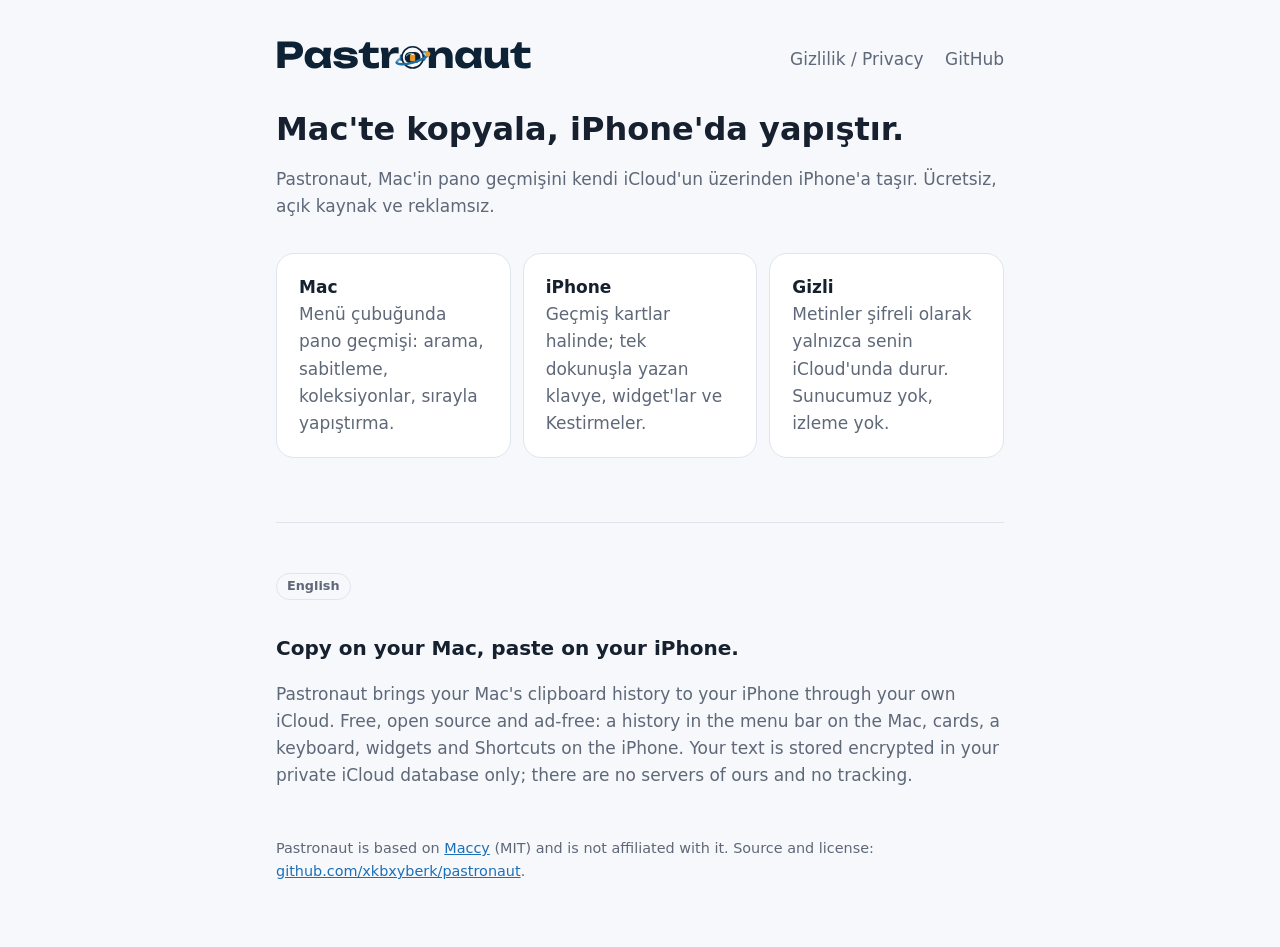
==== index.html @ 01ce5246 "Pastronaut site: landing page and privacy policy Replaces the site inherited from the Maccy fork (an" ====
<!doctype html>
<html lang="tr">
<head>
  <meta charset="utf-8">
  <meta name="viewport" content="width=device-width, initial-scale=1">
  <title>Pastronaut</title>
  <meta name="description" content="Mac'te kopyaladığın her şey, iCloud üzerinden iPhone'da. Ücretsiz ve açık kaynak.">
  <link rel="stylesheet" href="style.css">
</head>
<body>
<main>
  <header>
    <span>
      <img class="wordmark light" src="wordmark-light.svg" alt="Pastronaut">
      <img class="wordmark dark" src="wordmark-dark.svg" alt="Pastronaut">
    </span>
    <nav>
      <a href="privacy.html">Gizlilik / Privacy</a>
      <a href="https://github.com/xkbxyberk/pastronaut">GitHub</a>
    </nav>
  </header>

  <h1>Mac'te kopyala, iPhone'da yapıştır.</h1>
  <p class="muted">Pastronaut, Mac'in pano geçmişini kendi iCloud'un üzerinden iPhone'a taşır. Ücretsiz, açık kaynak ve reklamsız.</p>

  <div class="grid">
    <div class="card"><strong>Mac</strong><br><span class="muted">Menü çubuğunda pano geçmişi: arama, sabitleme, koleksiyonlar, sırayla yapıştırma.</span></div>
    <div class="card"><strong>iPhone</strong><br><span class="muted">Geçmiş kartlar halinde; tek dokunuşla yazan klavye, widget'lar ve Kestirmeler.</span></div>
    <div class="card"><strong>Gizli</strong><br><span class="muted">Metinler şifreli olarak yalnızca senin iCloud'unda durur. Sunucumuz yok, izleme yok.</span></div>
  </div>

  <hr>

  <span class="lang">English</span>
  <h2>Copy on your Mac, paste on your iPhone.</h2>
  <p class="muted">Pastronaut brings your Mac's clipboard history to your iPhone through your own iCloud. Free, open source and ad-free: a history in the menu bar on the Mac, cards, a keyboard, widgets and Shortcuts on the iPhone. Your text is stored encrypted in your private iCloud database only; there are no servers of ours and no tracking.</p>

  <footer>
    Pastronaut is based on <a href="https://github.com/p0deje/Maccy">Maccy</a> (MIT) and is not affiliated with it.
    Source and license: <a href="https://github.com/xkbxyberk/pastronaut">github.com/xkbxyberk/pastronaut</a>.
  </footer>
</main>
</body>
</html>
---- style.css ----
:root {
  --bg: #f6f8fb;
  --card: #ffffff;
  --text: #16202e;
  --muted: #5e6878;
  --accent: #1d6fb8;
  --line: #dfe5ee;
}
@media (prefers-color-scheme: dark) {
  :root {
    --bg: #0e1622;
    --card: #172233;
    --text: #e8eef6;
    --muted: #a3adbb;
    --accent: #7fb0ff;
    --line: #26344a;
  }
}
* { box-sizing: border-box; }
body {
  margin: 0;
  background: var(--bg);
  color: var(--text);
  font: 17px/1.6 -apple-system, BlinkMacSystemFont, "Segoe UI", system-ui, sans-serif;
}
main { max-width: 760px; margin: 0 auto; padding: 40px 16px 64px; }
header { display: flex; align-items: center; justify-content: space-between; gap: 16px; flex-wrap: wrap; margin-bottom: 32px; }
.wordmark { height: 30px; }
.wordmark.dark { display: none; }
@media (prefers-color-scheme: dark) {
  .wordmark.light { display: none; }
  .wordmark.dark { display: inline; }
}
nav a { color: var(--muted); text-decoration: none; margin-left: 16px; }
nav a:hover { color: var(--accent); }
h1 { font-size: 2rem; line-height: 1.2; margin: 0 0 8px; }
h2 { font-size: 1.25rem; margin: 32px 0 8px; }
p, li { color: var(--text); }
.muted { color: var(--muted); }
a { color: var(--accent); }
.card { background: var(--card); border: 1px solid var(--line); border-radius: 18px; padding: 20px 22px; margin: 16px 0; }
.grid { display: grid; grid-template-columns: repeat(auto-fit, minmax(220px, 1fr)); gap: 12px; }
.lang { display: inline-block; font-size: .8rem; font-weight: 600; color: var(--muted); border: 1px solid var(--line); border-radius: 99px; padding: 2px 10px; }
footer { margin-top: 48px; font-size: .9rem; color: var(--muted); }
hr { border: 0; border-top: 1px solid var(--line); margin: 48px 0; }
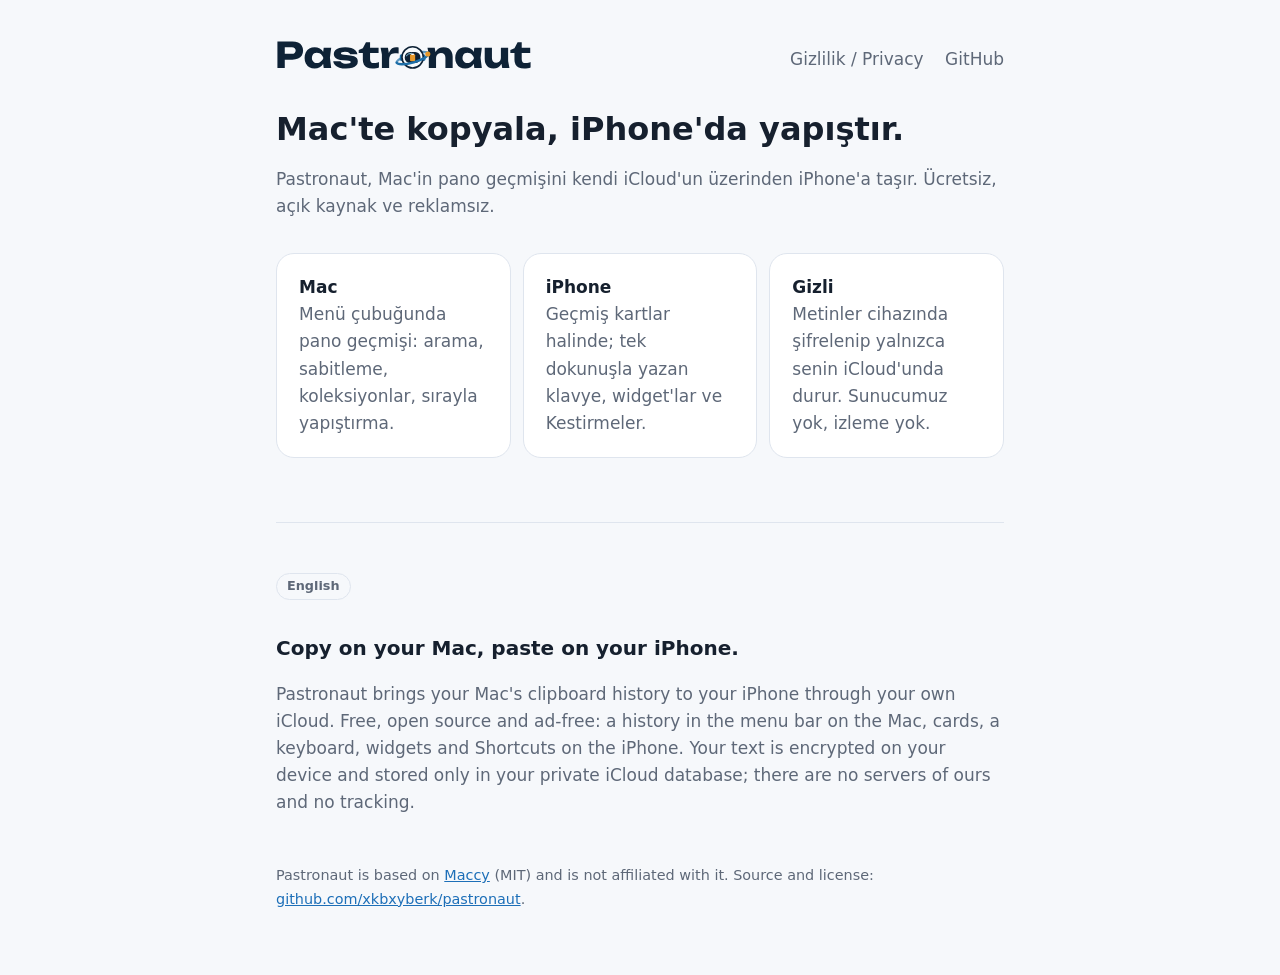
==== commit be32030d: "Privacy policy rewrite, English first; encryption wording Co-Authored-By: Claude Opus 5.5 <noreply@a" ====
--- a/index.html
+++ b/index.html
@@ -26,14 +26,14 @@
   <div class="grid">
     <div class="card"><strong>Mac</strong><br><span class="muted">Menü çubuğunda pano geçmişi: arama, sabitleme, koleksiyonlar, sırayla yapıştırma.</span></div>
     <div class="card"><strong>iPhone</strong><br><span class="muted">Geçmiş kartlar halinde; tek dokunuşla yazan klavye, widget'lar ve Kestirmeler.</span></div>
-    <div class="card"><strong>Gizli</strong><br><span class="muted">Metinler şifreli olarak yalnızca senin iCloud'unda durur. Sunucumuz yok, izleme yok.</span></div>
+    <div class="card"><strong>Gizli</strong><br><span class="muted">Metinler cihazında şifrelenip yalnızca senin iCloud'unda durur. Sunucumuz yok, izleme yok.</span></div>
   </div>
 
   <hr>
 
   <span class="lang">English</span>
   <h2>Copy on your Mac, paste on your iPhone.</h2>
-  <p class="muted">Pastronaut brings your Mac's clipboard history to your iPhone through your own iCloud. Free, open source and ad-free: a history in the menu bar on the Mac, cards, a keyboard, widgets and Shortcuts on the iPhone. Your text is stored encrypted in your private iCloud database only; there are no servers of ours and no tracking.</p>
+  <p class="muted">Pastronaut brings your Mac's clipboard history to your iPhone through your own iCloud. Free, open source and ad-free: a history in the menu bar on the Mac, cards, a keyboard, widgets and Shortcuts on the iPhone. Your text is encrypted on your device and stored only in your private iCloud database; there are no servers of ours and no tracking.</p>
 
   <footer>
     Pastronaut is based on <a href="https://github.com/p0deje/Maccy">Maccy</a> (MIT) and is not affiliated with it.
--- a/style.css
+++ b/style.css
@@ -43,3 +43,14 @@
 .lang { display: inline-block; font-size: .8rem; font-weight: 600; color: var(--muted); border: 1px solid var(--line); border-radius: 99px; padding: 2px 10px; }
 footer { margin-top: 48px; font-size: .9rem; color: var(--muted); }
 hr { border: 0; border-top: 1px solid var(--line); margin: 48px 0; }
+.glance { background: var(--card); border: 1px solid var(--line); border-left: 4px solid var(--accent); border-radius: 14px; padding: 16px 20px; margin: 20px 0; }
+.glance ul { margin: 8px 0 0; padding-left: 20px; }
+.toc { columns: 2; column-gap: 32px; padding-left: 20px; font-size: .95rem; }
+@media (max-width: 560px) { .toc { columns: 1; } }
+.table-wrap { overflow-x: auto; margin: 16px 0; }
+table { width: 100%; border-collapse: collapse; font-size: .92rem; }
+th, td { text-align: left; vertical-align: top; padding: 8px 10px; border-bottom: 1px solid var(--line); }
+th { color: var(--muted); font-weight: 600; }
+.meta { font-size: .9rem; color: var(--muted); }
+h3 { font-size: 1.05rem; margin: 20px 0 6px; }
+section + section { margin-top: 8px; }
